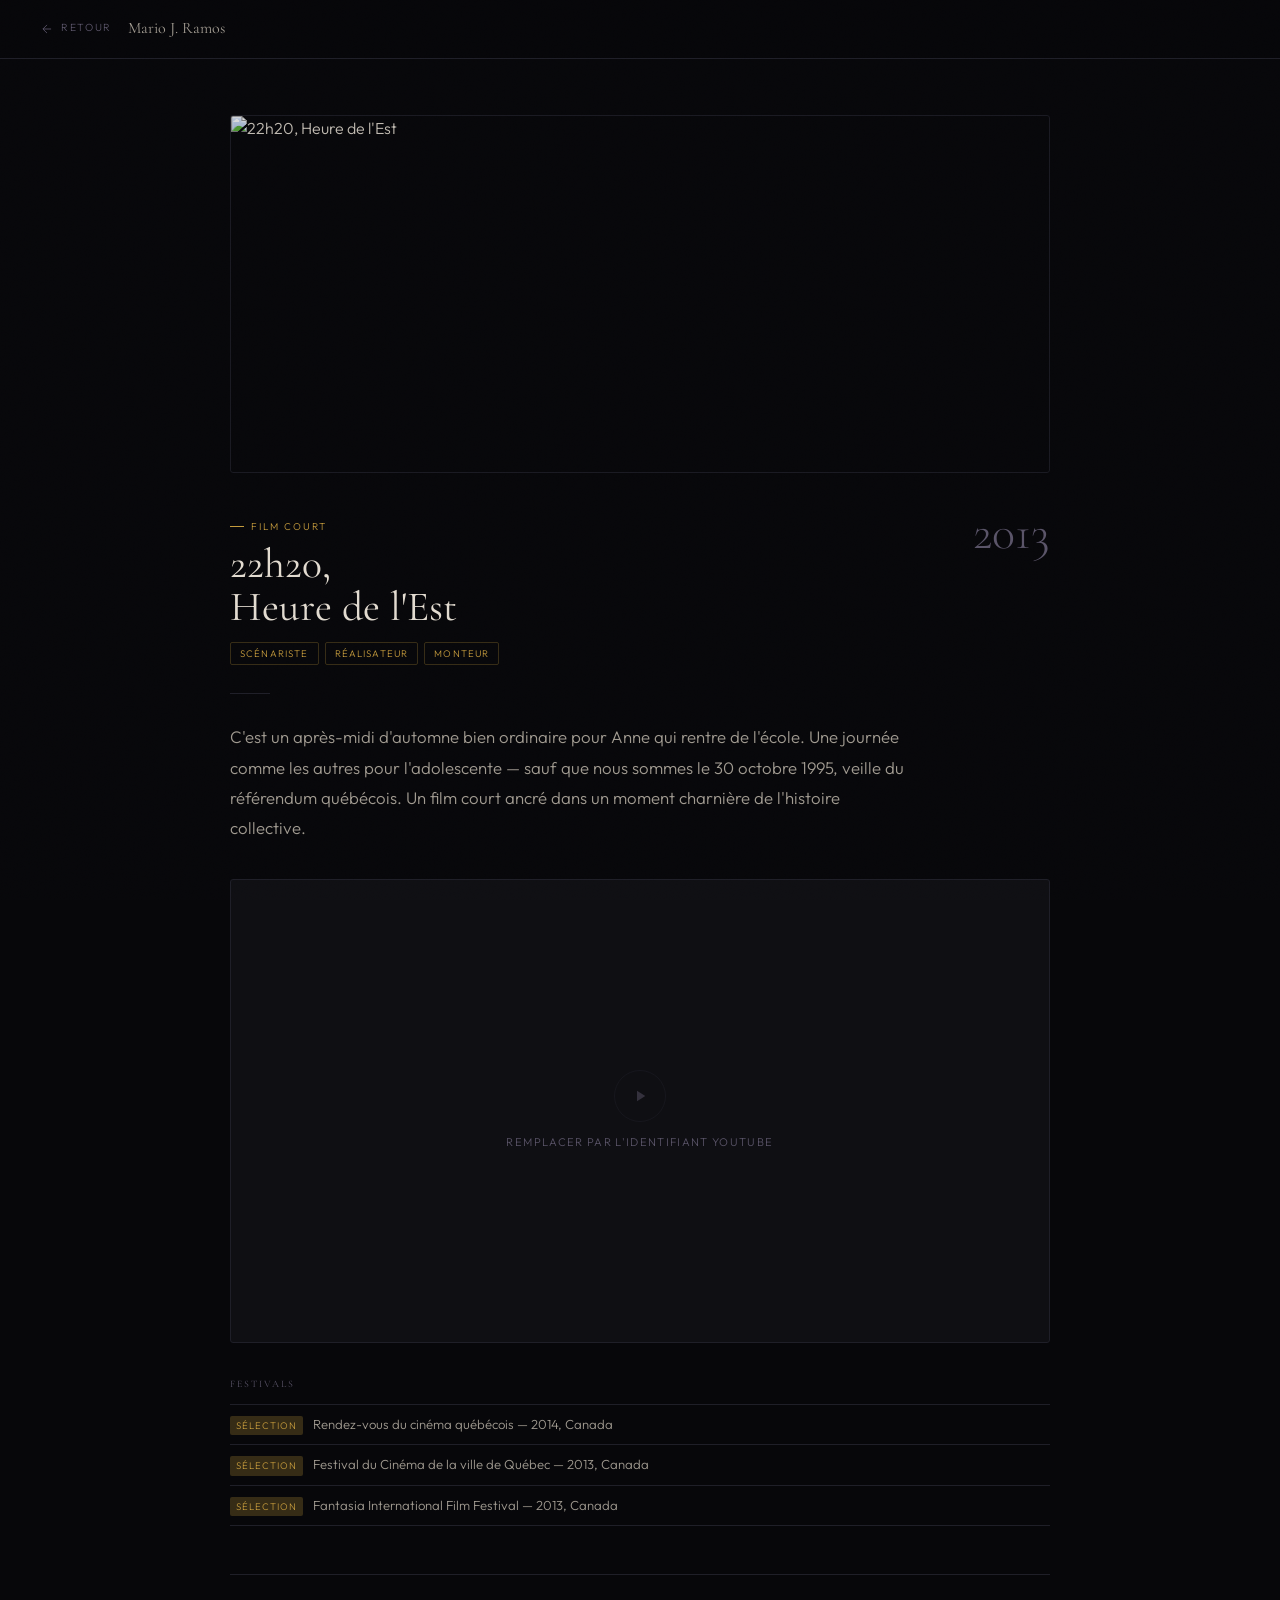
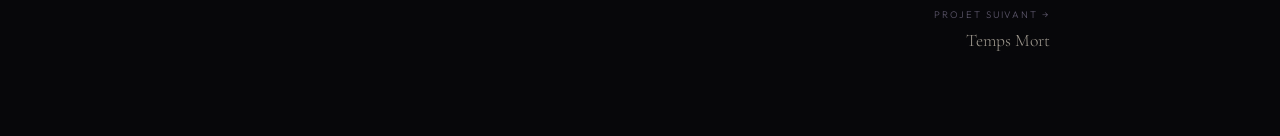
==== 22h20.html @ 9b2eab90 "Add files via upload" ====
<!DOCTYPE html>
<html lang="fr">
<head>
<meta charset="UTF-8">
<meta name="viewport" content="width=device-width, initial-scale=1.0">
<title>22h20, Heure de l'Est — Mario J. Ramos</title>
<link rel="stylesheet" href="../style.css">
</head>
<body>

<header class="detail-header">
  <a href="../index.html" class="back-btn">
    <svg viewBox="0 0 24 24" fill="none" stroke="currentColor" stroke-width="1.5"><path d="M19 12H5M5 12l7 7M5 12l7-7"/></svg>
    Retour
  </a>
  <span class="detail-site-name">Mario J. Ramos</span>
</header>

<div class="detail-body">

  <img
    class="detail-hero"
    src="https://mariojramos.com/wp-content/uploads/2015/01/capture-d_ecc81cran-2017-01-24-acc80-20-22-22.png"
    alt="22h20, Heure de l'Est">

  <div class="detail-meta">
    <div class="detail-meta-left">
      <div class="detail-category">Film court</div>
      <h1 class="detail-title">22h20,<br>Heure de l'Est</h1>
      <div class="detail-roles">
        <span class="chip chip-accent">Scénariste</span>
        <span class="chip chip-accent">Réalisateur</span>
        <span class="chip chip-accent">Monteur</span>
      </div>
    </div>
    <div class="detail-year">2013</div>
  </div>

  <div class="sep"></div>

  <p class="detail-description">
    C'est un après-midi d'automne bien ordinaire pour Anne qui rentre de l'école. Une journée comme les autres pour l'adolescente — sauf que nous sommes le 30 octobre 1995, veille du référendum québécois. Un film court ancré dans un moment charnière de l'histoire collective.
  </p>

  <!-- VIDEO EMBED -->
  <!-- Remplacez YOUR_YOUTUBE_ID par l'identifiant de la vidéo YouTube -->
  <!-- Exemple : https://www.youtube.com/watch?v=ABC123  →  video id = ABC123 -->
  <div class="video-wrap">
    <!-- <iframe src="https://www.youtube.com/embed/YOUR_YOUTUBE_ID" allowfullscreen allow="autoplay; encrypted-media"></iframe> -->
    <div class="video-placeholder">
      <div class="play-icon">
        <svg width="18" height="18" viewBox="0 0 24 24" fill="currentColor"><path d="M8 5v14l11-7z"/></svg>
      </div>
      <p>Remplacer par l'identifiant YouTube</p>
    </div>
  </div>

  <!-- FESTIVALS -->
  <div class="awards-section">
    <h3>Festivals</h3>
    <ul class="awards-list">
      <li>
        <span class="award-badge">Sélection</span>
        Rendez-vous du cinéma québécois — 2014, Canada
      </li>
      <li>
        <span class="award-badge">Sélection</span>
        Festival du Cinéma de la ville de Québec — 2013, Canada
      </li>
      <li>
        <span class="award-badge">Sélection</span>
        Fantasia International Film Festival — 2013, Canada
      </li>
    </ul>
  </div>

  <!-- NAVIGATION -->
  <nav class="proj-nav">
    <div></div>
    <a href="temps-mort.html" class="proj-nav-item right">
      <span class="proj-nav-label">Projet suivant →</span>
      <span class="proj-nav-title">Temps Mort</span>
    </a>
  </nav>

</div>
</body>
</html>
---- style.css ----
/* ─────────────────────────────────────────
   Mario J. Ramos — Portfolio
   style.css
───────────────────────────────────────── */

@import url('https://fonts.googleapis.com/css2?family=Cormorant+Garamond:ital,wght@0,300;0,400;0,600;1,300;1,400&family=Outfit:wght@200;300;400;500&display=swap');

*, *::before, *::after { margin: 0; padding: 0; box-sizing: border-box; }

:root {
  --bg:         #07070a;
  --surface:    #0f0f13;
  --surface2:   #16161c;
  --border:     #1f1f28;
  --text:       #e2dbd0;
  --text-dim:   #a09a90;
  --muted:      #5a5468;
  --accent:     #c49a3c;
  --accent-dim: rgba(196,154,60,.25);
  --accent-glow:rgba(196,154,60,.08);

  --serif:  'Cormorant Garamond', Georgia, serif;
  --sans:   'Outfit', system-ui, sans-serif;

  --ease-out: cubic-bezier(.16,1,.3,1);
}

html { font-size: 16px; scroll-behavior: smooth; }

body {
  background: var(--bg);
  color: var(--text);
  font-family: var(--sans);
  font-weight: 300;
  line-height: 1.6;
  -webkit-font-smoothing: antialiased;
  overflow-x: hidden;
}

/* Grain overlay */
body::after {
  content: '';
  position: fixed; inset: 0;
  pointer-events: none; z-index: 999;
  background-image: url("data:image/svg+xml,%3Csvg xmlns='http://www.w3.org/2000/svg' width='300' height='300'%3E%3Cfilter id='n'%3E%3CfeTurbulence type='fractalNoise' baseFrequency='.75' numOctaves='4' stitchTiles='stitch'/%3E%3C/filter%3E%3Crect width='300' height='300' filter='url(%23n)' opacity='1'/%3E%3C/svg%3E");
  opacity: .035;
  mix-blend-mode: overlay;
}

a { color: inherit; text-decoration: none; }
img { display: block; max-width: 100%; }

/* ──── TYPOGRAPHY ──── */
h1, h2, h3 { font-family: var(--serif); font-weight: 400; line-height: 1.15; }

.label {
  font-size: .62rem;
  letter-spacing: .2em;
  text-transform: uppercase;
  color: var(--muted);
}
.label-accent {
  font-size: .62rem;
  letter-spacing: .18em;
  text-transform: uppercase;
  color: var(--accent);
}

/* ──── SCROLLBAR ──── */
::-webkit-scrollbar { width: 4px; }
::-webkit-scrollbar-track { background: var(--bg); }
::-webkit-scrollbar-thumb { background: var(--border); border-radius: 2px; }

/* ──── CHIP / TAG ──── */
.chip {
  display: inline-block;
  padding: 3px 9px;
  border: 1px solid var(--border);
  border-radius: 2px;
  font-size: .6rem;
  letter-spacing: .12em;
  text-transform: uppercase;
  color: var(--text-dim);
}
.chip-accent {
  border-color: var(--accent-dim);
  color: var(--accent);
}

/* ──── LINE SEPARATOR ──── */
.sep {
  width: 32px; height: 1px;
  background: var(--accent);
  margin: 18px 0;
}

/* ──── BUTTON ──── */
.btn {
  display: inline-flex; align-items: center; gap: 8px;
  padding: 10px 20px;
  border: 1px solid var(--border);
  border-radius: 2px;
  font-family: var(--sans); font-size: .7rem;
  letter-spacing: .14em; text-transform: uppercase;
  color: var(--text-dim);
  background: transparent;
  cursor: pointer;
  transition: border-color .2s, color .2s, background .2s;
}
.btn:hover {
  border-color: var(--accent-dim);
  color: var(--text);
  background: var(--accent-glow);
}
.btn-filled {
  background: var(--accent);
  border-color: var(--accent);
  color: #000;
  font-weight: 500;
}
.btn-filled:hover {
  background: #d4aa44;
  border-color: #d4aa44;
  color: #000;
}

/* ──── ANIMATIONS ──── */
@keyframes fadeUp {
  from { opacity: 0; transform: translateY(16px); }
  to   { opacity: 1; transform: translateY(0); }
}
@keyframes fadeIn {
  from { opacity: 0; }
  to   { opacity: 1; }
}

/* ════════════════════════════════════════
   INDEX PAGE — SPLIT LAYOUT
════════════════════════════════════════ */

.layout {
  display: grid;
  grid-template-columns: 340px 1fr;
  min-height: 100vh;
}

/* ── LEFT PANEL ── */
.panel-left {
  position: sticky; top: 0; height: 100vh;
  overflow-y: auto;
  border-right: 1px solid var(--border);
  display: flex; flex-direction: column;
  padding: 40px 32px;
  animation: fadeIn .6s ease both;
}
.panel-left::-webkit-scrollbar { width: 0; }

.headshot {
  width: 90px; height: 90px;
  border-radius: 50%;
  object-fit: cover;
  border: 1px solid var(--border);
  margin-bottom: 22px;
  background: var(--surface2);
}
.headshot-placeholder {
  width: 90px; height: 90px;
  border-radius: 50%;
  border: 1px dashed var(--border);
  margin-bottom: 22px;
  background: var(--surface2);
  display: flex; align-items: center; justify-content: center;
  flex-shrink: 0;
}
.headshot-placeholder svg { width: 32px; height: 32px; opacity: .3; }

.panel-name {
  font-family: var(--serif);
  font-size: 1.75rem;
  font-weight: 400;
  letter-spacing: .01em;
  line-height: 1.1;
  color: var(--text);
}
.panel-title {
  font-size: .67rem;
  letter-spacing: .2em;
  text-transform: uppercase;
  color: var(--muted);
  margin-top: 5px;
  margin-bottom: 20px;
}

.panel-bio {
  font-size: .875rem;
  color: var(--text-dim);
  line-height: 1.7;
  margin-bottom: 20px;
}

/* Disciplines */
.disciplines {
  display: flex; flex-wrap: wrap; gap: 6px;
  margin-bottom: 24px;
}

/* Experience timeline */
.section-label {
  font-size: .6rem;
  letter-spacing: .22em;
  text-transform: uppercase;
  color: var(--muted);
  margin-bottom: 14px;
}
.timeline { list-style: none; margin-bottom: 28px; }
.timeline li {
  position: relative;
  padding-left: 18px;
  padding-bottom: 16px;
  border-left: 1px solid var(--border);
}
.timeline li:last-child { padding-bottom: 0; border-left-color: transparent; }
.timeline li::before {
  content: '';
  position: absolute; left: -3px; top: 6px;
  width: 5px; height: 5px;
  border-radius: 50%;
  background: var(--accent);
}
.tl-year {
  font-size: .6rem; letter-spacing: .12em;
  color: var(--accent); text-transform: uppercase;
  display: block; margin-bottom: 2px;
}
.tl-role {
  font-size: .8rem;
  color: var(--text);
  font-weight: 400;
}
.tl-org {
  font-size: .75rem;
  color: var(--text-dim);
}

/* Contact */
.contact-block { margin-top: auto; padding-top: 24px; }
.contact-item {
  display: flex; align-items: center; gap: 8px;
  font-size: .78rem;
  color: var(--text-dim);
  margin-bottom: 8px;
}
.contact-item a { transition: color .2s; }
.contact-item a:hover { color: var(--accent); }
.contact-icon { width: 14px; height: 14px; opacity: .5; flex-shrink: 0; }

/* ── RIGHT PANEL ── */
.panel-right {
  padding: 32px 24px 48px;
  animation: fadeIn .6s .1s ease both;
}

/* Filter bar */
.filter-bar {
  display: flex; flex-wrap: wrap; gap: 6px;
  margin-bottom: 24px;
  padding-bottom: 20px;
  border-bottom: 1px solid var(--border);
}
.filter-bar .count {
  margin-left: auto;
  font-size: .7rem;
  color: var(--muted);
  align-self: center;
}

.fb {
  padding: 6px 16px;
  border-radius: 100px;
  border: 1px solid var(--border);
  background: transparent;
  color: var(--muted);
  font-family: var(--sans); font-size: .64rem;
  font-weight: 400;
  letter-spacing: .14em; text-transform: uppercase;
  cursor: pointer;
  transition: all .2s ease;
}
.fb:hover { border-color: var(--accent-dim); color: var(--text); }
.fb.active {
  background: var(--accent);
  border-color: var(--accent);
  color: #000; font-weight: 500;
}

/* Bento grid */
.bento {
  display: grid;
  grid-template-columns: repeat(3, 1fr);
  grid-auto-rows: 240px;
  gap: 8px;
  grid-auto-flow: dense;
}

/* Cards */
.card {
  position: relative; overflow: hidden;
  border-radius: 3px;
  background: var(--surface);
  display: block;
  cursor: pointer;
  transition: box-shadow .3s ease;
  animation: fadeUp .5s var(--ease-out) both;
}
.card:hover { box-shadow: 0 0 0 1px var(--accent-dim); }
.card.wide  { grid-column: span 2; }
.card.tall  { grid-row: span 2; }
.card.hidden { display: none !important; }

.card img {
  width: 100%; height: 100%; object-fit: cover;
  transition: transform .65s var(--ease-out), filter .4s ease;
  filter: brightness(.65) saturate(.7);
}
.card:hover img { transform: scale(1.06); filter: brightness(.42) saturate(.55); }

.card-overlay {
  position: absolute; inset: 0;
  background: linear-gradient(to top, rgba(0,0,0,.9) 0%, rgba(0,0,0,.2) 45%, transparent 70%);
  display: flex; flex-direction: column; justify-content: flex-end;
  padding: 18px 16px;
}

.card-tag {
  display: inline-flex; align-items: center; gap: 7px;
  font-size: .58rem; letter-spacing: .2em; text-transform: uppercase;
  color: var(--accent); margin-bottom: 5px;
}
.card-tag::before {
  content: ''; width: 12px; height: 1px;
  background: var(--accent); flex-shrink: 0;
}

.card h2 {
  font-size: 1.2rem; font-weight: 400;
  color: var(--text); line-height: 1.2;
}
.card.wide h2 { font-size: 1.45rem; }
.card.tall h2 { font-size: 1.4rem; }

.card-roles {
  margin-top: 8px; display: flex; flex-wrap: wrap; gap: 4px;
  opacity: 0; transform: translateY(6px);
  transition: opacity .25s ease, transform .25s ease;
}
.card:hover .card-roles { opacity: 1; transform: translateY(0); }

.card-year {
  position: absolute; top: 12px; right: 12px;
  font-size: .6rem; letter-spacing: .1em;
  color: var(--muted);
  opacity: 0; transition: opacity .25s ease;
}
.card:hover .card-year { opacity: 1; }

/* stagger delays */
.card:nth-child(1)  { animation-delay: .04s }
.card:nth-child(2)  { animation-delay: .09s }
.card:nth-child(3)  { animation-delay: .13s }
.card:nth-child(4)  { animation-delay: .17s }
.card:nth-child(5)  { animation-delay: .21s }
.card:nth-child(6)  { animation-delay: .25s }
.card:nth-child(7)  { animation-delay: .29s }
.card:nth-child(8)  { animation-delay: .33s }
.card:nth-child(9)  { animation-delay: .37s }


/* ════════════════════════════════════════
   PROJET DETAIL PAGE
════════════════════════════════════════ */

.detail-header {
  position: sticky; top: 0; z-index: 10;
  padding: 16px 40px;
  display: flex; align-items: center; gap: 16px;
  background: rgba(7,7,10,.92); backdrop-filter: blur(16px);
  border-bottom: 1px solid var(--border);
}
.back-btn {
  display: inline-flex; align-items: center; gap: 7px;
  font-size: .65rem; letter-spacing: .16em; text-transform: uppercase;
  color: var(--muted);
  transition: color .2s;
}
.back-btn:hover { color: var(--accent); }
.back-btn svg { width: 14px; height: 14px; }

.detail-site-name {
  font-family: var(--serif);
  font-size: 1rem; font-weight: 400;
  color: var(--text-dim);
}

.detail-body {
  max-width: 900px;
  margin: 0 auto;
  padding: 56px 40px 80px;
  animation: fadeUp .5s var(--ease-out) both;
}

/* Hero image */
.detail-hero {
  width: 100%; aspect-ratio: 16/7;
  object-fit: cover;
  border-radius: 3px;
  margin-bottom: 36px;
  border: 1px solid var(--border);
  filter: brightness(.85);
}

.detail-meta {
  display: flex; flex-wrap: wrap; align-items: flex-start;
  justify-content: space-between; gap: 16px;
  margin-bottom: 28px;
}
.detail-meta-left {}
.detail-category {
  display: inline-flex; align-items: center; gap: 7px;
  font-size: .62rem; letter-spacing: .2em; text-transform: uppercase;
  color: var(--accent); margin-bottom: 8px;
}
.detail-category::before {
  content: ''; width: 14px; height: 1px;
  background: var(--accent);
}
.detail-title {
  font-size: 2.6rem; font-weight: 400;
  color: var(--text); line-height: 1.05;
  margin-bottom: 12px;
}
.detail-roles { display: flex; flex-wrap: wrap; gap: 6px; }

.detail-year {
  font-family: var(--serif);
  font-size: 3rem; font-weight: 300;
  color: var(--muted); line-height: 1;
  flex-shrink: 0;
}

.sep { width: 40px; height: 1px; background: var(--border); margin: 28px 0; }

.detail-description {
  font-size: 1.05rem;
  color: var(--text-dim);
  line-height: 1.8;
  max-width: 680px;
  margin-bottom: 36px;
}

/* Video embed */
.video-wrap {
  position: relative;
  width: 100%; padding-top: 56.25%; /* 16:9 */
  background: var(--surface);
  border-radius: 3px;
  border: 1px solid var(--border);
  overflow: hidden;
  margin-bottom: 36px;
}
.video-wrap iframe {
  position: absolute; inset: 0;
  width: 100%; height: 100%;
  border: 0;
}
.video-placeholder {
  position: absolute; inset: 0;
  display: flex; flex-direction: column;
  align-items: center; justify-content: center; gap: 12px;
  color: var(--muted);
}
.video-placeholder .play-icon {
  width: 52px; height: 52px;
  border: 1px solid var(--border);
  border-radius: 50%;
  display: flex; align-items: center; justify-content: center;
  opacity: .5;
}
.video-placeholder p {
  font-size: .7rem; letter-spacing: .12em;
  text-transform: uppercase;
}

/* Awards / festivals */
.awards-section { margin-bottom: 36px; }
.awards-section h3 {
  font-size: .62rem; letter-spacing: .2em; text-transform: uppercase;
  color: var(--muted); margin-bottom: 14px;
}
.awards-list { list-style: none; }
.awards-list li {
  display: flex; align-items: baseline; gap: 10px;
  padding: 9px 0;
  border-bottom: 1px solid var(--border);
  font-size: .82rem; color: var(--text-dim);
}
.awards-list li:first-child { border-top: 1px solid var(--border); }
.award-badge {
  font-size: .6rem; letter-spacing: .1em; text-transform: uppercase;
  padding: 2px 6px; border-radius: 2px;
  background: var(--accent-dim);
  color: var(--accent);
  flex-shrink: 0;
}

/* Prev / next nav */
.proj-nav {
  display: flex; justify-content: space-between;
  padding-top: 32px;
  border-top: 1px solid var(--border);
  margin-top: 48px;
  gap: 16px;
}
.proj-nav-item {
  display: flex; flex-direction: column; gap: 5px;
  max-width: 45%;
}
.proj-nav-item.right { text-align: right; align-items: flex-end; }
.proj-nav-label {
  font-size: .6rem; letter-spacing: .2em; text-transform: uppercase;
  color: var(--muted);
}
.proj-nav-title {
  font-family: var(--serif);
  font-size: 1.1rem;
  color: var(--text-dim);
  transition: color .2s;
}
.proj-nav-item:hover .proj-nav-title { color: var(--accent); }

/* ════════════════════════════════════════
   RESPONSIVE
════════════════════════════════════════ */

@media (max-width: 1100px) {
  .bento { grid-template-columns: repeat(2,1fr); }
  .card.wide { grid-column: span 2; }
}

@media (max-width: 860px) {
  .layout { grid-template-columns: 1fr; }
  .panel-left {
    position: static; height: auto;
    border-right: none;
    border-bottom: 1px solid var(--border);
    padding: 28px 20px;
  }
  .contact-block { margin-top: 24px; }
  .panel-right { padding: 20px 16px 40px; }
  .bento { grid-template-columns: repeat(2,1fr); grid-auto-rows: 200px; }
}

@media (max-width: 540px) {
  .bento { grid-template-columns: 1fr; grid-auto-rows: 240px; }
  .card.wide, .card.tall { grid-column: span 1; grid-row: span 1; }
  .detail-body { padding: 32px 20px 60px; }
  .detail-title { font-size: 2rem; }
}
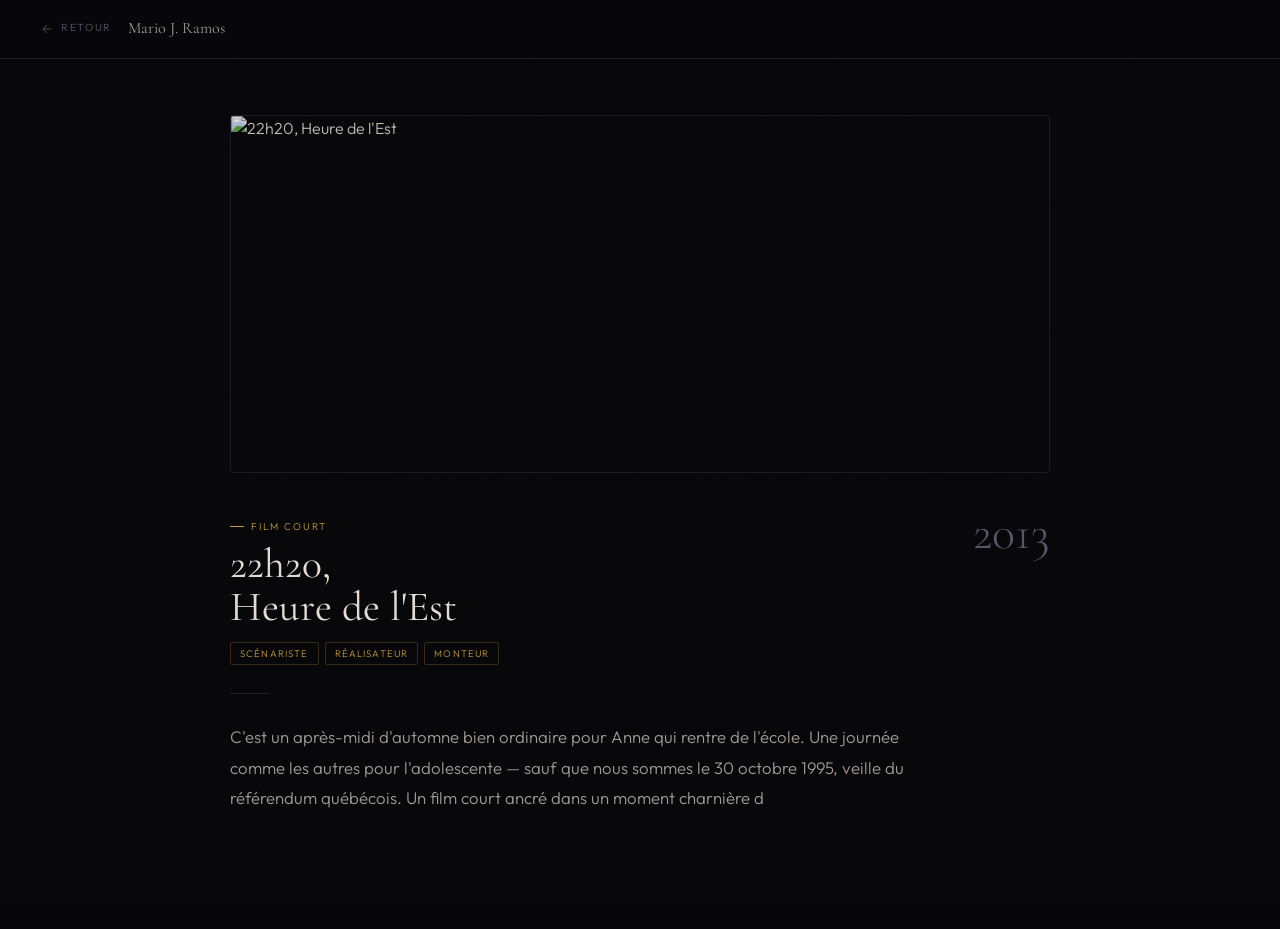
==== commit abaf3fe0: "Update 22h20.html" ====
--- a/22h20.html
+++ b/22h20.html
@@ -4,12 +4,12 @@
 <meta charset="UTF-8">
 <meta name="viewport" content="width=device-width, initial-scale=1.0">
 <title>22h20, Heure de l'Est — Mario J. Ramos</title>
-<link rel="stylesheet" href="../style.css">
+<link rel="stylesheet" href="style.css">
 </head>
 <body>
 
 <header class="detail-header">
-  <a href="../index.html" class="back-btn">
+  <a href="index.html" class="back-btn">
     <svg viewBox="0 0 24 24" fill="none" stroke="currentColor" stroke-width="1.5"><path d="M19 12H5M5 12l7 7M5 12l7-7"/></svg>
     Retour
   </a>
@@ -39,50 +39,4 @@
   <div class="sep"></div>
 
   <p class="detail-description">
-    C'est un après-midi d'automne bien ordinaire pour Anne qui rentre de l'école. Une journée comme les autres pour l'adolescente — sauf que nous sommes le 30 octobre 1995, veille du référendum québécois. Un film court ancré dans un moment charnière de l'histoire collective.
-  </p>
-
-  <!-- VIDEO EMBED -->
-  <!-- Remplacez YOUR_YOUTUBE_ID par l'identifiant de la vidéo YouTube -->
-  <!-- Exemple : https://www.youtube.com/watch?v=ABC123  →  video id = ABC123 -->
-  <div class="video-wrap">
-    <!-- <iframe src="https://www.youtube.com/embed/YOUR_YOUTUBE_ID" allowfullscreen allow="autoplay; encrypted-media"></iframe> -->
-    <div class="video-placeholder">
-      <div class="play-icon">
-        <svg width="18" height="18" viewBox="0 0 24 24" fill="currentColor"><path d="M8 5v14l11-7z"/></svg>
-      </div>
-      <p>Remplacer par l'identifiant YouTube</p>
-    </div>
-  </div>
-
-  <!-- FESTIVALS -->
-  <div class="awards-section">
-    <h3>Festivals</h3>
-    <ul class="awards-list">
-      <li>
-        <span class="award-badge">Sélection</span>
-        Rendez-vous du cinéma québécois — 2014, Canada
-      </li>
-      <li>
-        <span class="award-badge">Sélection</span>
-        Festival du Cinéma de la ville de Québec — 2013, Canada
-      </li>
-      <li>
-        <span class="award-badge">Sélection</span>
-        Fantasia International Film Festival — 2013, Canada
-      </li>
-    </ul>
-  </div>
-
-  <!-- NAVIGATION -->
-  <nav class="proj-nav">
-    <div></div>
-    <a href="temps-mort.html" class="proj-nav-item right">
-      <span class="proj-nav-label">Projet suivant →</span>
-      <span class="proj-nav-title">Temps Mort</span>
-    </a>
-  </nav>
-
-</div>
-</body>
-</html>
+    C'est un après-midi d'automne bien ordinaire pour Anne qui rentre de l'école. Une journée comme les autres pour l'adolescente — sauf que nous sommes le 30 octobre 1995, veille du référendum québécois. Un film court ancré dans un moment charnière d
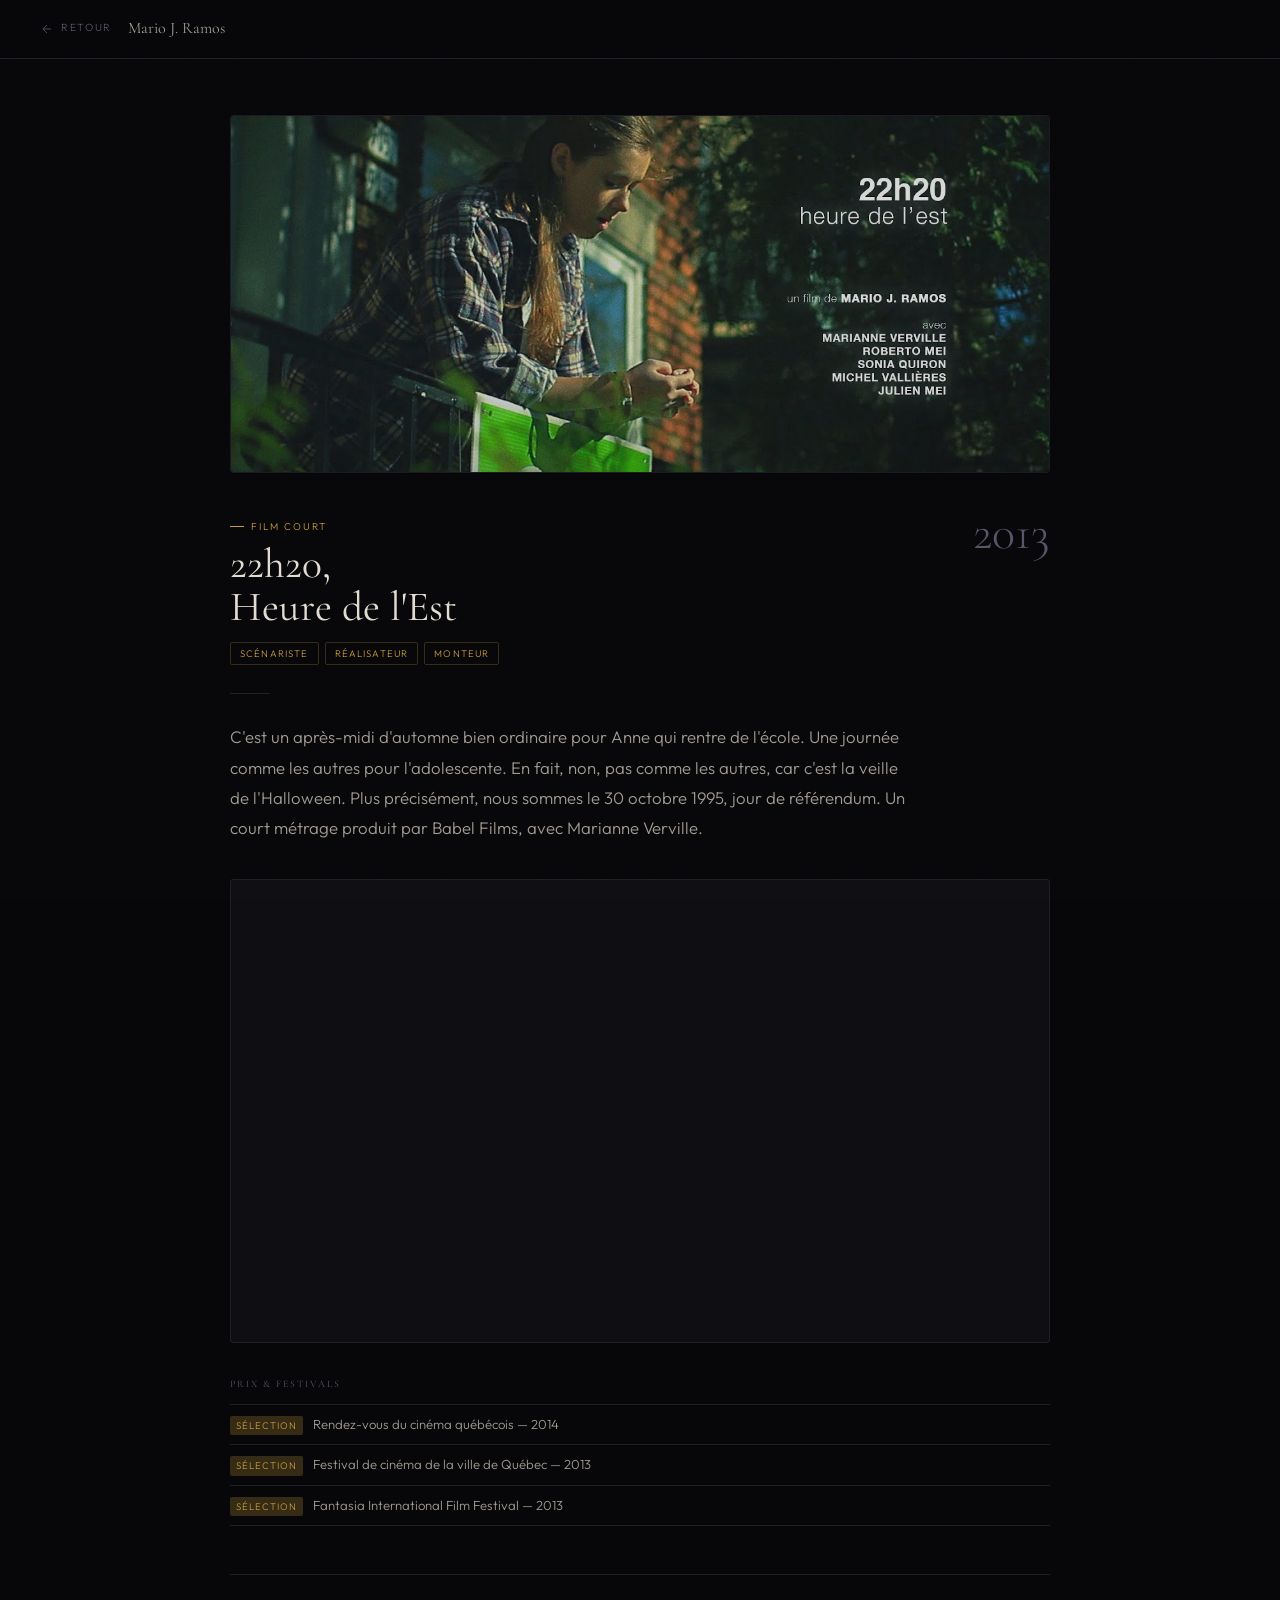
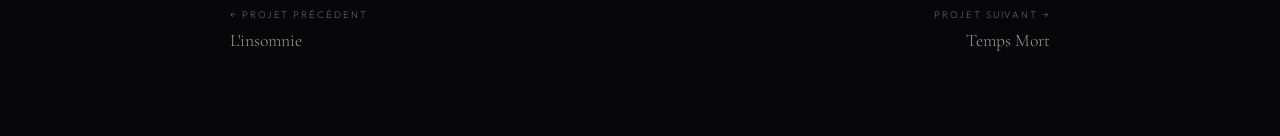
==== commit d1bb4735: "Récupérer images, vidéos et textes des projets depuis mariojramos.com Les anciennes fiches de portfo" ====
--- a/22h20.html
+++ b/22h20.html
@@ -20,8 +20,8 @@
 
   <img
     class="detail-hero"
-    src="https://mariojramos.com/wp-content/uploads/2015/01/capture-d_ecc81cran-2017-01-24-acc80-20-22-22.png"
-    alt="22h20, Heure de l'Est">
+    src="images/22h20.jpg"
+    alt="Affiche du film 22h20, Heure de l'Est de Mario J. Ramos, avec Marianne Verville">
 
   <div class="detail-meta">
     <div class="detail-meta-left">
@@ -39,4 +39,33 @@
   <div class="sep"></div>
 
   <p class="detail-description">
-    C'est un après-midi d'automne bien ordinaire pour Anne qui rentre de l'école. Une journée comme les autres pour l'adolescente — sauf que nous sommes le 30 octobre 1995, veille du référendum québécois. Un film court ancré dans un moment charnière d
+    C'est un après-midi d'automne bien ordinaire pour Anne qui rentre de l'école. Une journée comme les autres pour l'adolescente. En fait, non, pas comme les autres, car c'est la veille de l'Halloween. Plus précisément, nous sommes le 30 octobre 1995, jour de référendum. Un court métrage produit par Babel Films, avec Marianne Verville.
+  </p>
+
+  <div class="video-wrap">
+    <iframe src="https://www.youtube.com/embed/lzYAhS7AKIs" title="22h20, Heure de l'Est" allowfullscreen allow="autoplay; encrypted-media; picture-in-picture" loading="lazy"></iframe>
+  </div>
+
+  <div class="awards-section">
+    <h3>Prix &amp; Festivals</h3>
+    <ul class="awards-list">
+      <li><span class="award-badge">Sélection</span>Rendez-vous du cinéma québécois — 2014</li>
+      <li><span class="award-badge">Sélection</span>Festival de cinéma de la ville de Québec — 2013</li>
+      <li><span class="award-badge">Sélection</span>Fantasia International Film Festival — 2013</li>
+    </ul>
+  </div>
+
+  <nav class="proj-nav">
+    <a href="linsomnie.html" class="proj-nav-item">
+      <span class="proj-nav-label">← Projet précédent</span>
+      <span class="proj-nav-title">L'insomnie</span>
+    </a>
+    <a href="temps-mort.html" class="proj-nav-item right">
+      <span class="proj-nav-label">Projet suivant →</span>
+      <span class="proj-nav-title">Temps Mort</span>
+    </a>
+  </nav>
+
+</div>
+</body>
+</html>
